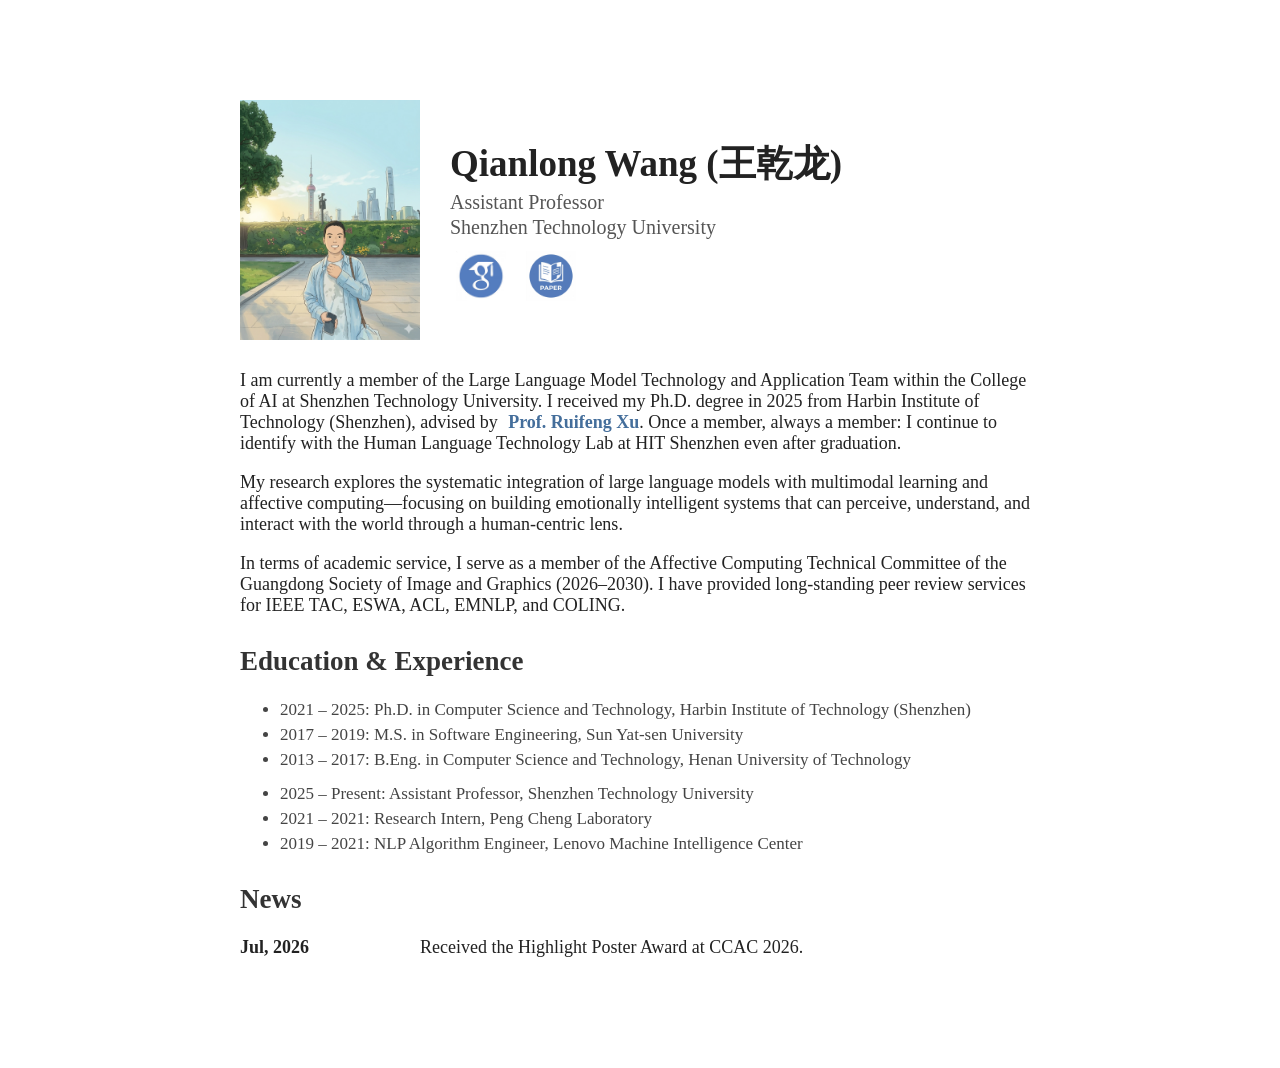
==== index.html @ 47dc1bbd "Update news item with new date and text" ====
<!DOCTYPE html>
<html lang="en">

<head>
    <meta charset="UTF-8">
    <title>Qianlong Wang</title>
    <link rel="stylesheet" href="style.css">
</head>

<body>

    <div class="container">

        <!-- Header -->
        <div class="header">
            <img src="images/photo.png" class="avatar">

            <div class="info">
                <h1>Qianlong Wang (王乾龙)</h1>
                <p class="title">Assistant Professor</p>
                <p class="title">Shenzhen Technology University</p>

                <div class="icons">
                    <a href="https://scholar.google.com/citations?user=Bc1nKmwAAAAJ&hl=en" target="_blank"><img
                            src="images/google_scholar.png" class="icon"></a>
                    <a href="papers.html"><img src="images/papers.png" class="icon"></a>
                </div>
            </div>
        </div>

        <!-- Bio -->
        <div class="section">
            <p>
                I am currently a member of the Large Language Model Technology and Application Team within the College
                of AI at Shenzhen Technology University.
                I received my Ph.D. degree in 2025 from Harbin Institute of Technology (Shenzhen), advised by <a
                    href="https://homepage.hit.edu.cn/xuruifeng" target="_blank"><strong>Prof. Ruifeng Xu</strong></a>.
                Once a member, always a member: I continue to identify with the Human Language Technology Lab at HIT
                Shenzhen even after graduation.
            </p>
            <p>
                My research explores the systematic integration of large language models with multimodal learning and
                affective computing—focusing on building emotionally intelligent systems that can perceive, understand,
                and interact with the world through a human-centric lens.
            </p>

            <p>
                In terms of academic service, I serve as a member of the Affective Computing Technical Committee of the
                Guangdong Society of Image and Graphics (2026–2030). I have provided long-standing peer review services
                for IEEE TAC, ESWA, ACL, EMNLP, and COLING.
            </p>
        </div>

        <!-- Education & Experience -->
        <div class="section">
            <h2>Education & Experience</h2>

            <ul>
                <li>2021 – 2025: Ph.D. in Computer Science and Technology, Harbin Institute of Technology (Shenzhen)
                </li>
                <li>2017 – 2019: M.S. in Software Engineering, Sun Yat-sen University</li>
                <li>2013 – 2017: B.Eng. in Computer Science and Technology, Henan University of Technology</li>
            </ul>

            <ul>
                <li>2025 – Present: Assistant Professor, Shenzhen Technology University</li>
                <li>2021 – 2021: Research Intern, Peng Cheng Laboratory</li>
                <li>2019 – 2021: NLP Algorithm Engineer, Lenovo Machine Intelligence Center</li>
            </ul>
        </div>

        <!-- News -->
        <div class="section">
            <h2>News</h2>

            <div class="news-item">
                <div class="news-date">Jul, 2026</div>
                <div class="news-text">Received the Highlight Poster Award at CCAC 2026.</div>
            </div>

        </div>

    </div>
</body>
</html>
---- style.css ----
body {
    font-family: Georgia, "Times New Roman", Times, serif;
    background-color: white;
    color: #222;
    margin: 0;
}

/* 页面居中 + 两边留白 */
.container {
    max-width: 800px;
    margin: 60px auto;
    padding: 0 20px;
    background: white;
    padding: 40px;
}

/* 头部 */
.header {
    display: flex;
    align-items: center;
}

.avatar {
    width: 180px;
    margin-right: 30px;
}

.info h1 {
    margin: 0;
    font-size: 37px;
}

.title {
    margin: 2px 0;
    color: #555;
    font-size: 20px;
}

/* 图标 */
.icon {
    width: 50px;
    height: 50px;
    margin-top: 10px;
    margin-right: 10px;
    vertical-align: middle;
}

/* 内容区 */
.section {
    margin-top: 30px;
    font-size: 18px;
}

h2 {
    margin-top: 30px;
    color: #333;
}

/* Education 字体变小 */
.section ul {
    font-size: 14px;
    color: #444;
}

.section ul li {
    margin-bottom: 5px;
    font-size: 17px;
}

/* 论文链接 PDF */
a {
    color: #446E9B;
    /* 更深、更学术 */
    text-decoration: none;
    font-size: 18px;
    margin-left: 6px;
}

a:hover {
    text-decoration: underline;
    color: #163d7a;
}

/* 注释 */
.note {
    color: #666;
    font-size: 16px;
    margin-bottom: 20px;
}

/* News 样式 */
.news-item {
    display: flex;
    margin-bottom: 10px;
}

.news-date {
    width: 180px;
    font-weight: bold;
}

.news-text {
    flex: 1;
}

.paper-list li {
    font-size: 17px;
    line-height: 1.35;
    /* 控制内部行距（关键） */
    margin-bottom: 14px;
    /* 控制论文之间间距 */
}

.paper-list li a {
    font-weight: 750;
    /* 比 bold 稍微柔和一点 */
}
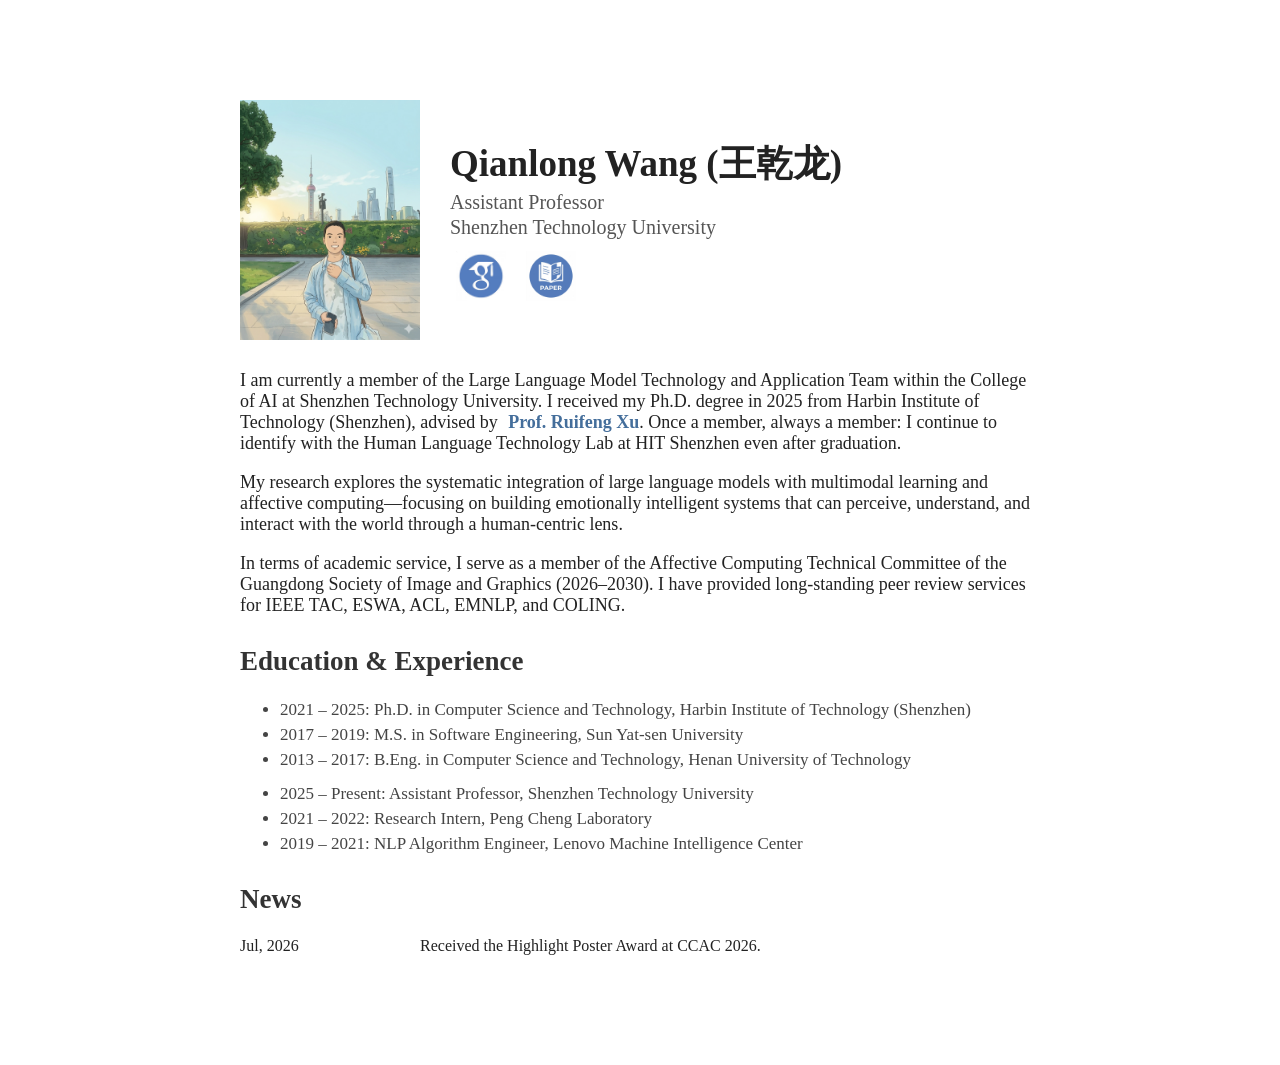
==== commit 4cc50885: "Update internship duration in index.html" ====
--- a/index.html
+++ b/index.html
@@ -64,7 +64,7 @@
 
             <ul>
                 <li>2025 – Present: Assistant Professor, Shenzhen Technology University</li>
-                <li>2021 – 2021: Research Intern, Peng Cheng Laboratory</li>
+                <li>2021 – 2022: Research Intern, Peng Cheng Laboratory</li>
                 <li>2019 – 2021: NLP Algorithm Engineer, Lenovo Machine Intelligence Center</li>
             </ul>
         </div>
--- a/style.css
+++ b/style.css
@@ -96,11 +96,12 @@
 
 .news-date {
     width: 180px;
-    font-weight: bold;
+    font-size: 16px;
 }
 
 .news-text {
     flex: 1;
+    font-size: 16px;
 }
 
 .paper-list li {
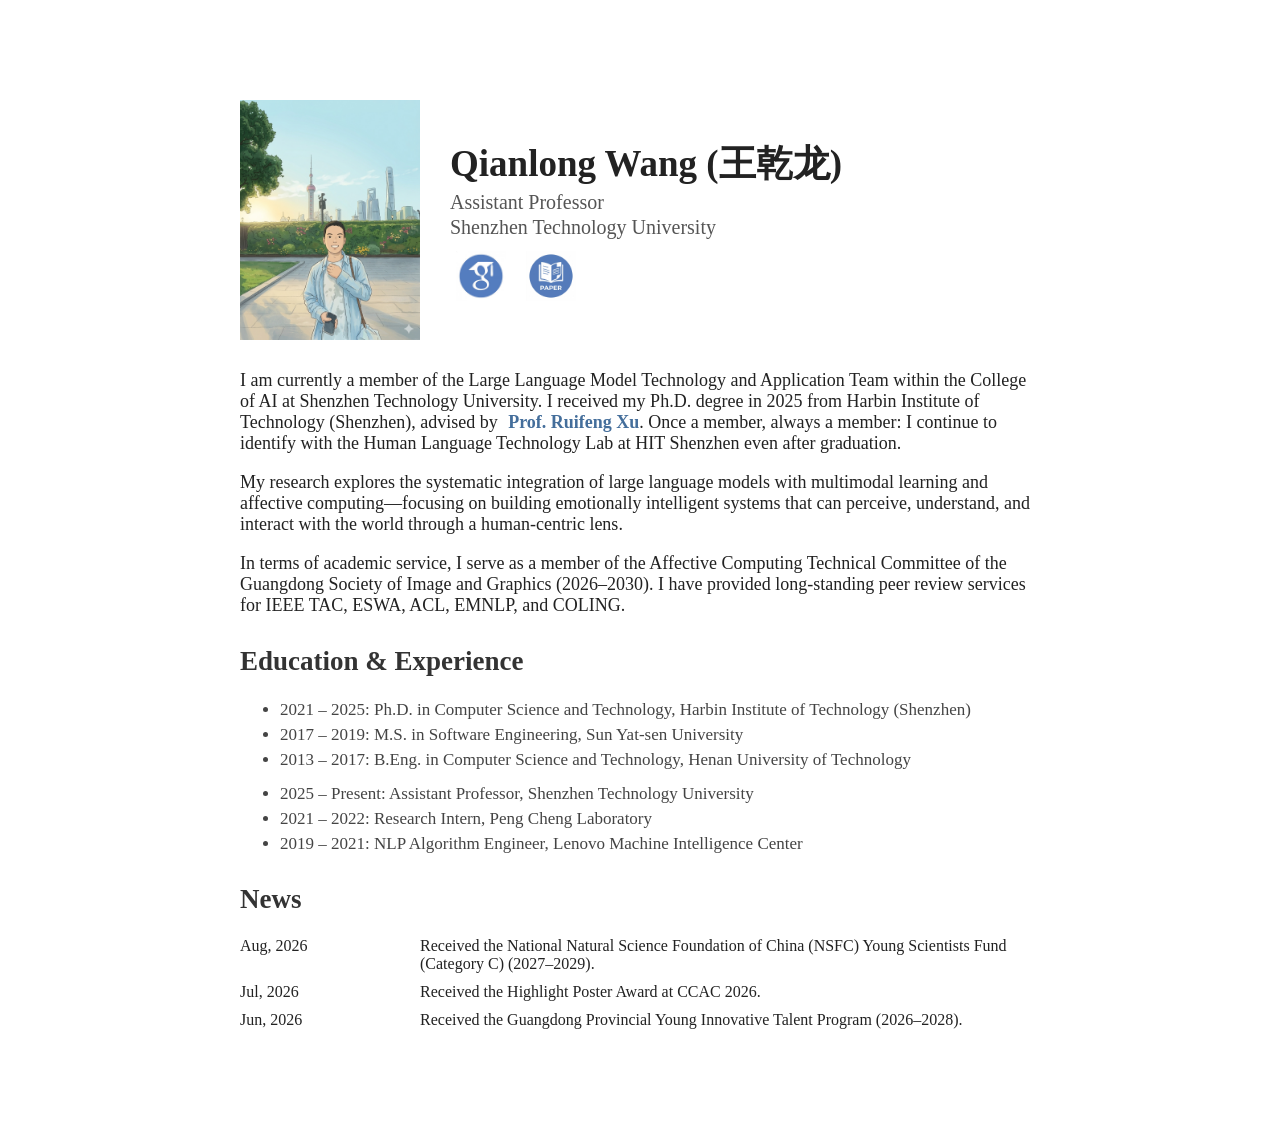
==== commit 4e2d1e36: "Add news items for 2026 updates Added news items for August and June 2026, including funding and awa" ====
--- a/index.html
+++ b/index.html
@@ -72,12 +72,20 @@
         <!-- News -->
         <div class="section">
             <h2>News</h2>
-
+            <div class="news-item">
+                <div class="news-date">Aug, 2026</div>
+                <div class="news-text">Received the National Natural Science Foundation of China (NSFC) Young Scientists Fund (Category C) (2027–2029).</div>
+            </div>    
+            
             <div class="news-item">
                 <div class="news-date">Jul, 2026</div>
                 <div class="news-text">Received the Highlight Poster Award at CCAC 2026.</div>
             </div>
-
+            <div class="news-item">
+                <div class="news-date">Jun, 2026</div>
+                <div class="news-text">Received the Guangdong Provincial Young Innovative Talent Program (2026–2028).</div>
+            </div>
+            
         </div>
 
     </div>
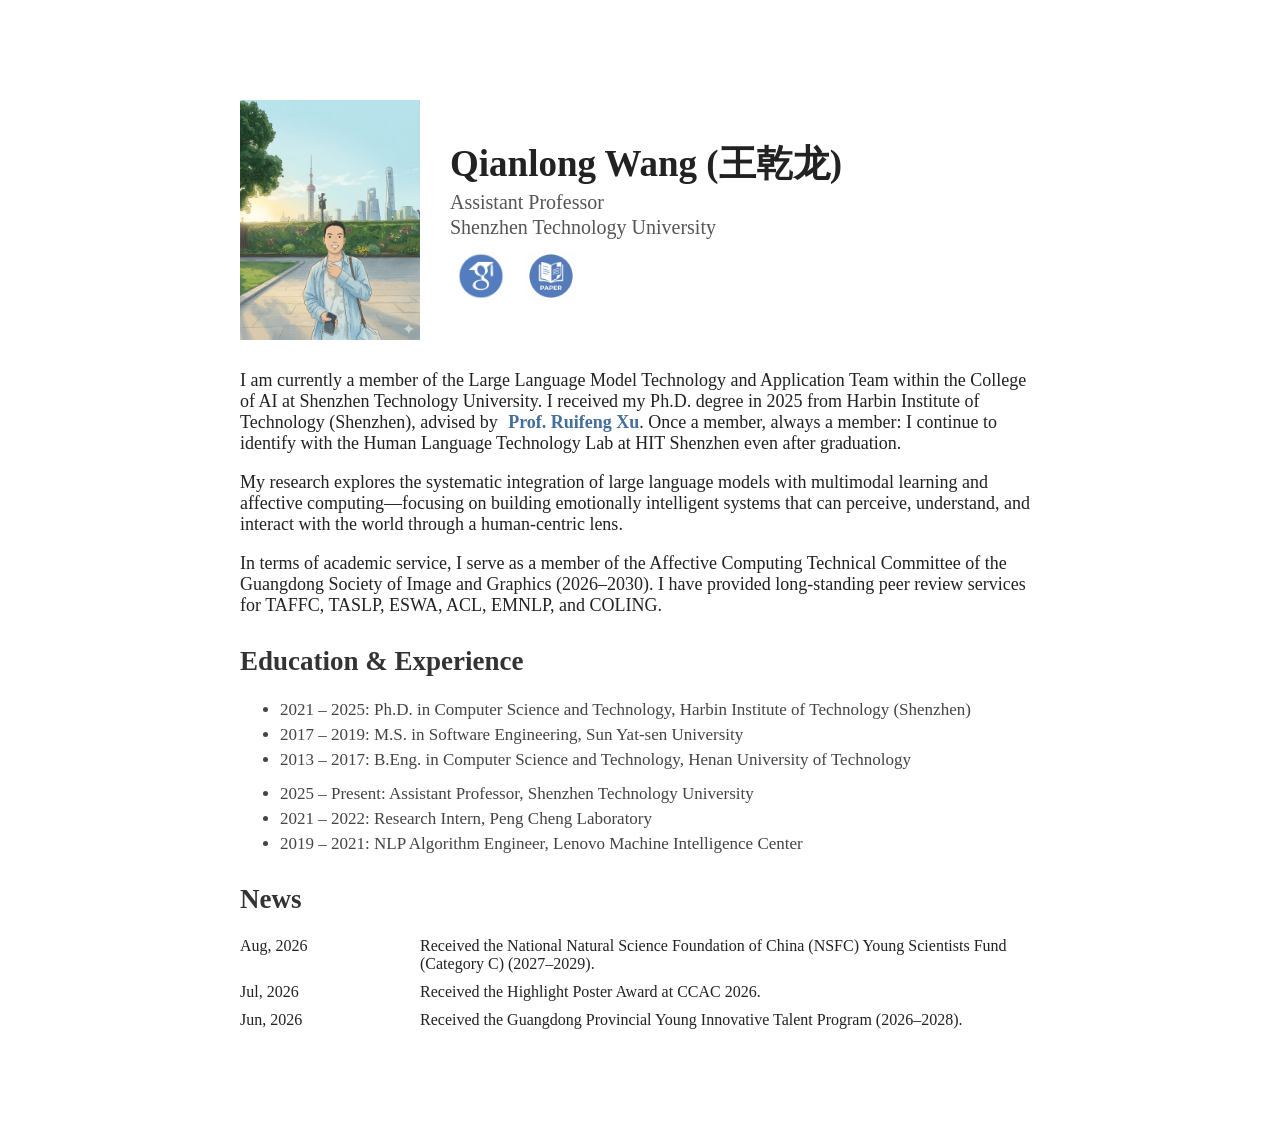
==== commit ac425735: "Update peer review service affiliations in index.html" ====
--- a/index.html
+++ b/index.html
@@ -47,7 +47,7 @@
             <p>
                 In terms of academic service, I serve as a member of the Affective Computing Technical Committee of the
                 Guangdong Society of Image and Graphics (2026–2030). I have provided long-standing peer review services
-                for IEEE TAC, ESWA, ACL, EMNLP, and COLING.
+                for TAFFC, TASLP, ESWA, ACL, EMNLP, and COLING.
             </p>
         </div>
 
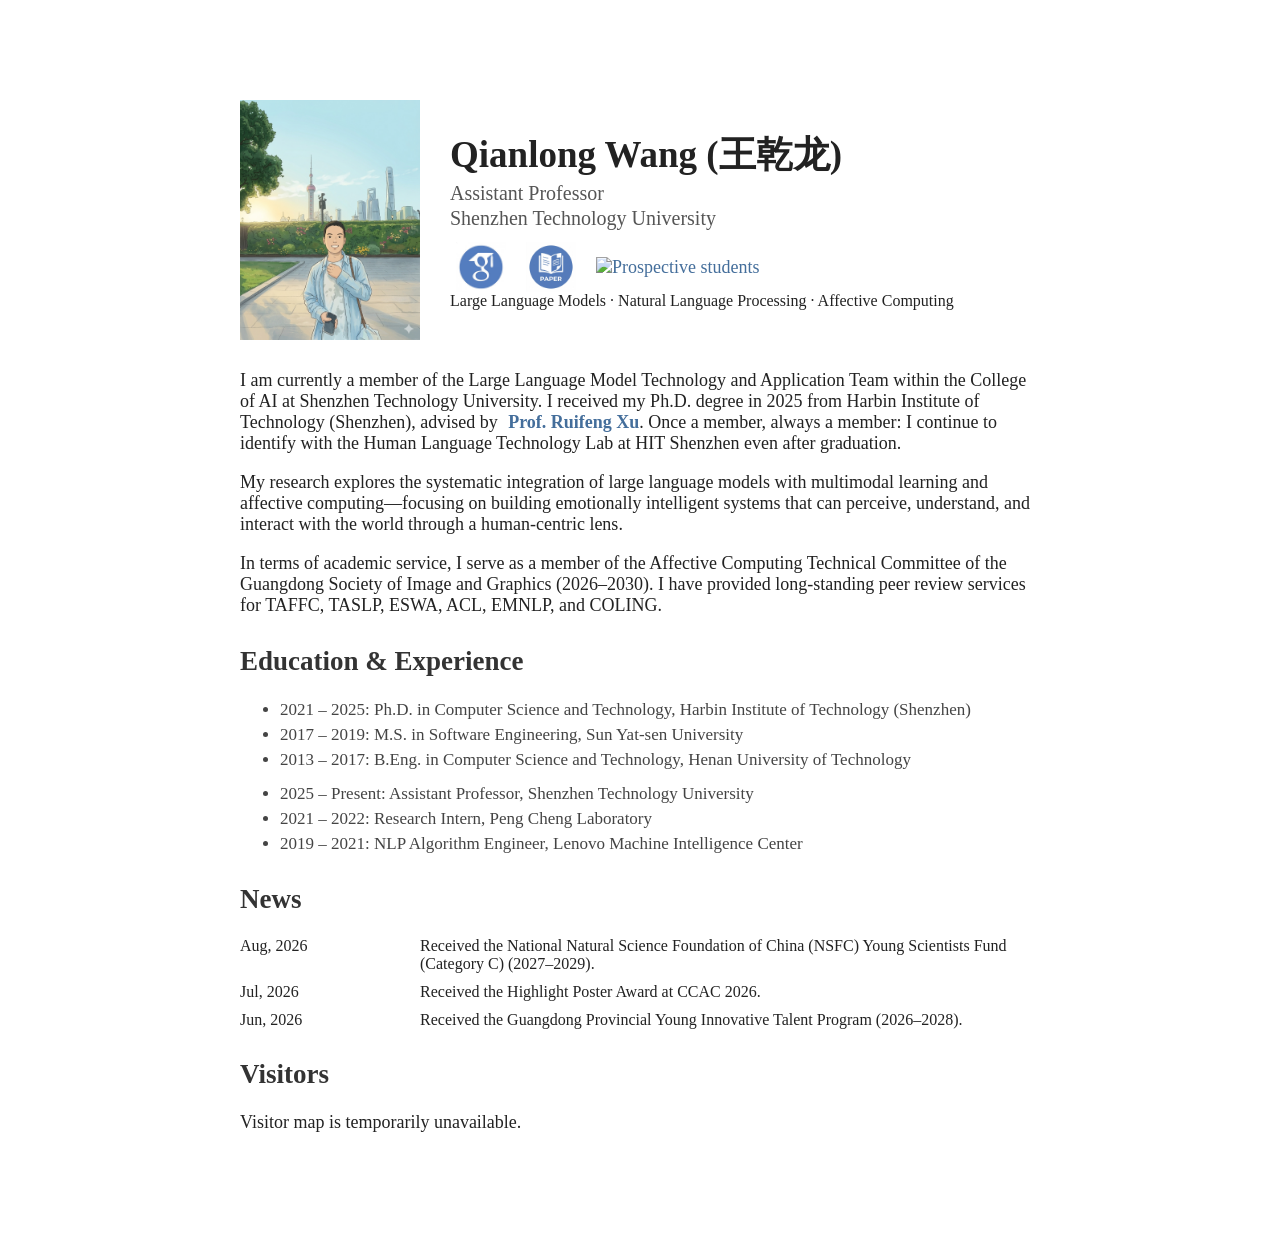
==== commit a08f1287: "Add Leaflet library and visitor map functionality" ====
--- a/index.html
+++ b/index.html
@@ -5,6 +5,8 @@
     <meta charset="UTF-8">
     <title>Qianlong Wang</title>
     <link rel="stylesheet" href="style.css">
+    <link rel="stylesheet" href="https://unpkg.com/leaflet@1.9.4/dist/leaflet.css">
+    <script defer src="https://unpkg.com/leaflet@1.9.4/dist/leaflet.js"></script>
 </head>
 
 <body>
@@ -24,6 +26,10 @@
                     <a href="https://scholar.google.com/citations?user=Bc1nKmwAAAAJ&hl=en" target="_blank"><img
                             src="images/google_scholar.png" class="icon"></a>
                     <a href="papers.html"><img src="images/papers.png" class="icon"></a>
+                    <a href="student.html" aria-label="Prospective students"><img src="images/student.png" class="icon"
+                            alt="Prospective students"></a>
+                </div>
+                <div class="research-areas">Large Language Models · Natural Language Processing · Affective Computing
                 </div>
             </div>
         </div>
@@ -72,22 +78,51 @@
         <!-- News -->
         <div class="section">
             <h2>News</h2>
-            <div class="news-item">
-                <div class="news-date">Aug, 2026</div>
-                <div class="news-text">Received the National Natural Science Foundation of China (NSFC) Young Scientists Fund (Category C) (2027–2029).</div>
-            </div>    
-            
-            <div class="news-item">
-                <div class="news-date">Jul, 2026</div>
-                <div class="news-text">Received the Highlight Poster Award at CCAC 2026.</div>
+            <div class="news-list" tabindex="0" aria-label="Recent news">
+                <div class="news-item">
+                    <div class="news-date">Aug, 2026</div>
+                    <div class="news-text">Received the National Natural Science Foundation of China (NSFC) Young
+                        Scientists Fund (Category C) (2027–2029).</div>
+                </div>
+
+                <div class="news-item">
+                    <div class="news-date">Jul, 2026</div>
+                    <div class="news-text">Received the Highlight Poster Award at CCAC 2026.</div>
+                </div>
+                <div class="news-item">
+                    <div class="news-date">Jun, 2026</div>
+                    <div class="news-text">Received the Guangdong Provincial Young Innovative Talent Program
+                        (2026–2028).</div>
+                </div>
             </div>
-            <div class="news-item">
-                <div class="news-date">Jun, 2026</div>
-                <div class="news-text">Received the Guangdong Provincial Young Innovative Talent Program (2026–2028).</div>
-            </div>
-            
+
+        </div>
+
+        <!-- Visitor map -->
+        <div class="section visitor-section">
+            <h2>Visitors</h2>
+            <div id="visitor-map" aria-label="Map showing your approximate visit location"></div>
+            <p id="visitor-status" class="visitor-status">Showing your approximate location.</p>
         </div>
 
     </div>
+    <script>
+        (async function () {
+            const status = document.getElementById('visitor-status');
+            if (!window.L) { status.textContent = 'Visitor map is temporarily unavailable.'; return; }
+            try {
+                const response = await fetch('https://ipapi.co/json/');
+                if (!response.ok) throw new Error('Location lookup failed');
+                const visitor = await response.json();
+                const lat = Number(visitor.latitude), lon = Number(visitor.longitude);
+                if (!Number.isFinite(lat) || !Number.isFinite(lon)) throw new Error('No location');
+                const map = L.map('visitor-map', { scrollWheelZoom: false, zoomControl: false, attributionControl: false }).setView([lat, lon], 4);
+                L.tileLayer('https://{s}.tile.openstreetmap.org/{z}/{x}/{y}.png', { maxZoom: 18 }).addTo(map);
+                L.circleMarker([lat, lon], { radius: 7, color: '#446e9b', fillColor: '#5b8fc4', fillOpacity: 0.9 }).addTo(map);
+                status.textContent = 'Approximate location: ' + [visitor.city, visitor.region, visitor.country_name].filter(Boolean).join(', ');
+            } catch (_) { status.textContent = 'Visitor location is unavailable.'; }
+        })();
+    </script>
 </body>
+
 </html>
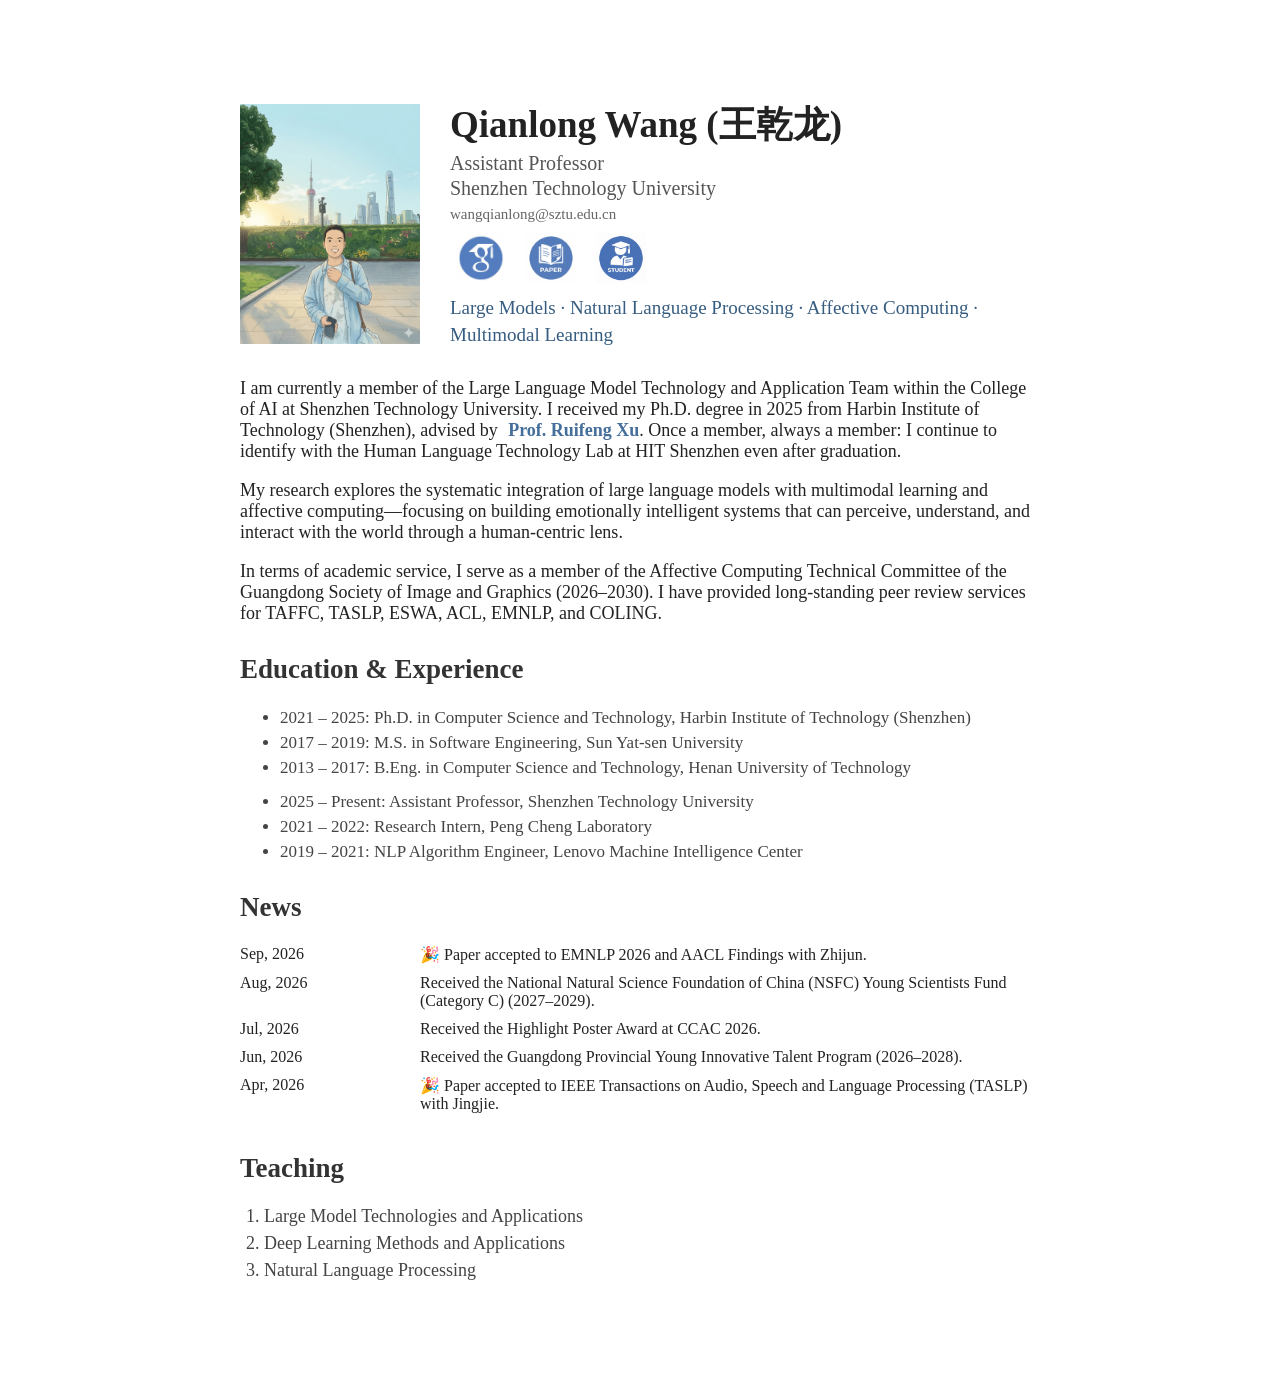
==== commit e710f8c6: "Add files via upload" ====
--- a/index.html
+++ b/index.html
@@ -5,8 +5,6 @@
     <meta charset="UTF-8">
     <title>Qianlong Wang</title>
     <link rel="stylesheet" href="style.css">
-    <link rel="stylesheet" href="https://unpkg.com/leaflet@1.9.4/dist/leaflet.css">
-    <script defer src="https://unpkg.com/leaflet@1.9.4/dist/leaflet.js"></script>
 </head>
 
 <body>
@@ -21,15 +19,16 @@
                 <h1>Qianlong Wang (王乾龙)</h1>
                 <p class="title">Assistant Professor</p>
                 <p class="title">Shenzhen Technology University</p>
+                <a class="email" href="mailto:wangqianlong@sztu.edu.cn">wangqianlong@sztu.edu.cn</a>
 
                 <div class="icons">
                     <a href="https://scholar.google.com/citations?user=Bc1nKmwAAAAJ&hl=en" target="_blank"><img
                             src="images/google_scholar.png" class="icon"></a>
                     <a href="papers.html"><img src="images/papers.png" class="icon"></a>
-                    <a href="student.html" aria-label="Prospective students"><img src="images/student.png" class="icon"
-                            alt="Prospective students"></a>
+                    <a href="student.html" aria-label="Student recruitment"><img src="images/student.png" class="icon"
+                            alt="Student recruitment"></a>
                 </div>
-                <div class="research-areas">Large Language Models · Natural Language Processing · Affective Computing
+                <div class="research-areas">Large Models · Natural Language Processing · Affective Computing · Multimodal Learning
                 </div>
             </div>
         </div>
@@ -80,49 +79,41 @@
             <h2>News</h2>
             <div class="news-list" tabindex="0" aria-label="Recent news">
                 <div class="news-item">
+                    <div class="news-date">Sep, 2026</div>
+                    <div class="news-text">🎉 Paper accepted to EMNLP 2026 and AACL Findings with Zhijun.</div>
+                </div>
+                <div class="news-item">
                     <div class="news-date">Aug, 2026</div>
                     <div class="news-text">Received the National Natural Science Foundation of China (NSFC) Young
                         Scientists Fund (Category C) (2027–2029).</div>
                 </div>
-
                 <div class="news-item">
                     <div class="news-date">Jul, 2026</div>
                     <div class="news-text">Received the Highlight Poster Award at CCAC 2026.</div>
                 </div>
                 <div class="news-item">
                     <div class="news-date">Jun, 2026</div>
-                    <div class="news-text">Received the Guangdong Provincial Young Innovative Talent Program
-                        (2026–2028).</div>
+                    <div class="news-text">Received the Guangdong Provincial Young Innovative Talent Program (2026–2028).</div>
+                </div>
+                <div class="news-item">
+                    <div class="news-date">Apr, 2026</div>
+                    <div class="news-text">🎉 Paper accepted to IEEE Transactions on Audio, Speech and Language Processing (TASLP) with Jingjie.</div>
                 </div>
             </div>
 
         </div>
 
-        <!-- Visitor map -->
-        <div class="section visitor-section">
-            <h2>Visitors</h2>
-            <div id="visitor-map" aria-label="Map showing your approximate visit location"></div>
-            <p id="visitor-status" class="visitor-status">Showing your approximate location.</p>
+        <!-- Teaching -->
+        <div class="section">
+            <h2>Teaching</h2>
+            <ol class="teaching-list">
+                <li>Large Model Technologies and Applications</li>
+                <li>Deep Learning Methods and Applications</li>
+                <li>Natural Language Processing</li>
+            </ol>
         </div>
-
+        
     </div>
-    <script>
-        (async function () {
-            const status = document.getElementById('visitor-status');
-            if (!window.L) { status.textContent = 'Visitor map is temporarily unavailable.'; return; }
-            try {
-                const response = await fetch('https://ipapi.co/json/');
-                if (!response.ok) throw new Error('Location lookup failed');
-                const visitor = await response.json();
-                const lat = Number(visitor.latitude), lon = Number(visitor.longitude);
-                if (!Number.isFinite(lat) || !Number.isFinite(lon)) throw new Error('No location');
-                const map = L.map('visitor-map', { scrollWheelZoom: false, zoomControl: false, attributionControl: false }).setView([lat, lon], 4);
-                L.tileLayer('https://{s}.tile.openstreetmap.org/{z}/{x}/{y}.png', { maxZoom: 18 }).addTo(map);
-                L.circleMarker([lat, lon], { radius: 7, color: '#446e9b', fillColor: '#5b8fc4', fillOpacity: 0.9 }).addTo(map);
-                status.textContent = 'Approximate location: ' + [visitor.city, visitor.region, visitor.country_name].filter(Boolean).join(', ');
-            } catch (_) { status.textContent = 'Visitor location is unavailable.'; }
-        })();
-    </script>
 </body>
 
 </html>
--- a/style.css
+++ b/style.css
@@ -36,6 +36,21 @@
     font-size: 20px;
 }
 
+.email {
+    display: inline-block;
+    margin: 4px 0 0;
+    color: #666;
+    font-size: 15px;
+}
+
+.research-areas {
+    max-width: 570px;
+    margin-top: 12px;
+    color: #365c80;
+    font-size: 19px;
+    line-height: 1.4;
+}
+
 /* 图标 */
 .icon {
     width: 50px;
@@ -94,6 +109,77 @@
     margin-bottom: 10px;
 }
 
+.news-list {
+    max-height: 400px;
+    overflow-y: auto;
+    scrollbar-width: none;
+    -ms-overflow-style: none;
+    padding-right: 8px;
+}
+
+.news-list::-webkit-scrollbar {
+    display: none;
+}
+
+.news-list:focus-visible {
+    outline: 2px solid #9ab4ce;
+}
+
+.teaching-list { padding-left: 24px; color: #444; }
+.teaching-list li { margin-bottom: 6px; }
+
+.student-section p {
+    line-height: 1.55;
+}
+
+.student-section h1 {
+    font-size: 28px;
+    color: #333;
+}
+
+.graduates-list {
+    max-height: 230px;
+    overflow-y: auto;
+    scrollbar-width: none;
+}
+
+.graduates-list::-webkit-scrollbar {
+    display: none;
+}
+
+@media (max-width: 640px) {
+    .container {
+        margin: 20px auto;
+        padding: 24px;
+    }
+
+    .header {
+        align-items: flex-start;
+    }
+
+    .avatar {
+        width: 120px;
+        margin-right: 18px;
+    }
+
+    .info h1 {
+        font-size: 28px;
+    }
+
+    .title {
+        font-size: 16px;
+    }
+
+    .research-areas {
+        font-size: 17px;
+    }
+
+    .news-date {
+        width: 110px;
+        flex: 0 0 110px;
+    }
+}
+
 .news-date {
     width: 180px;
     font-size: 16px;
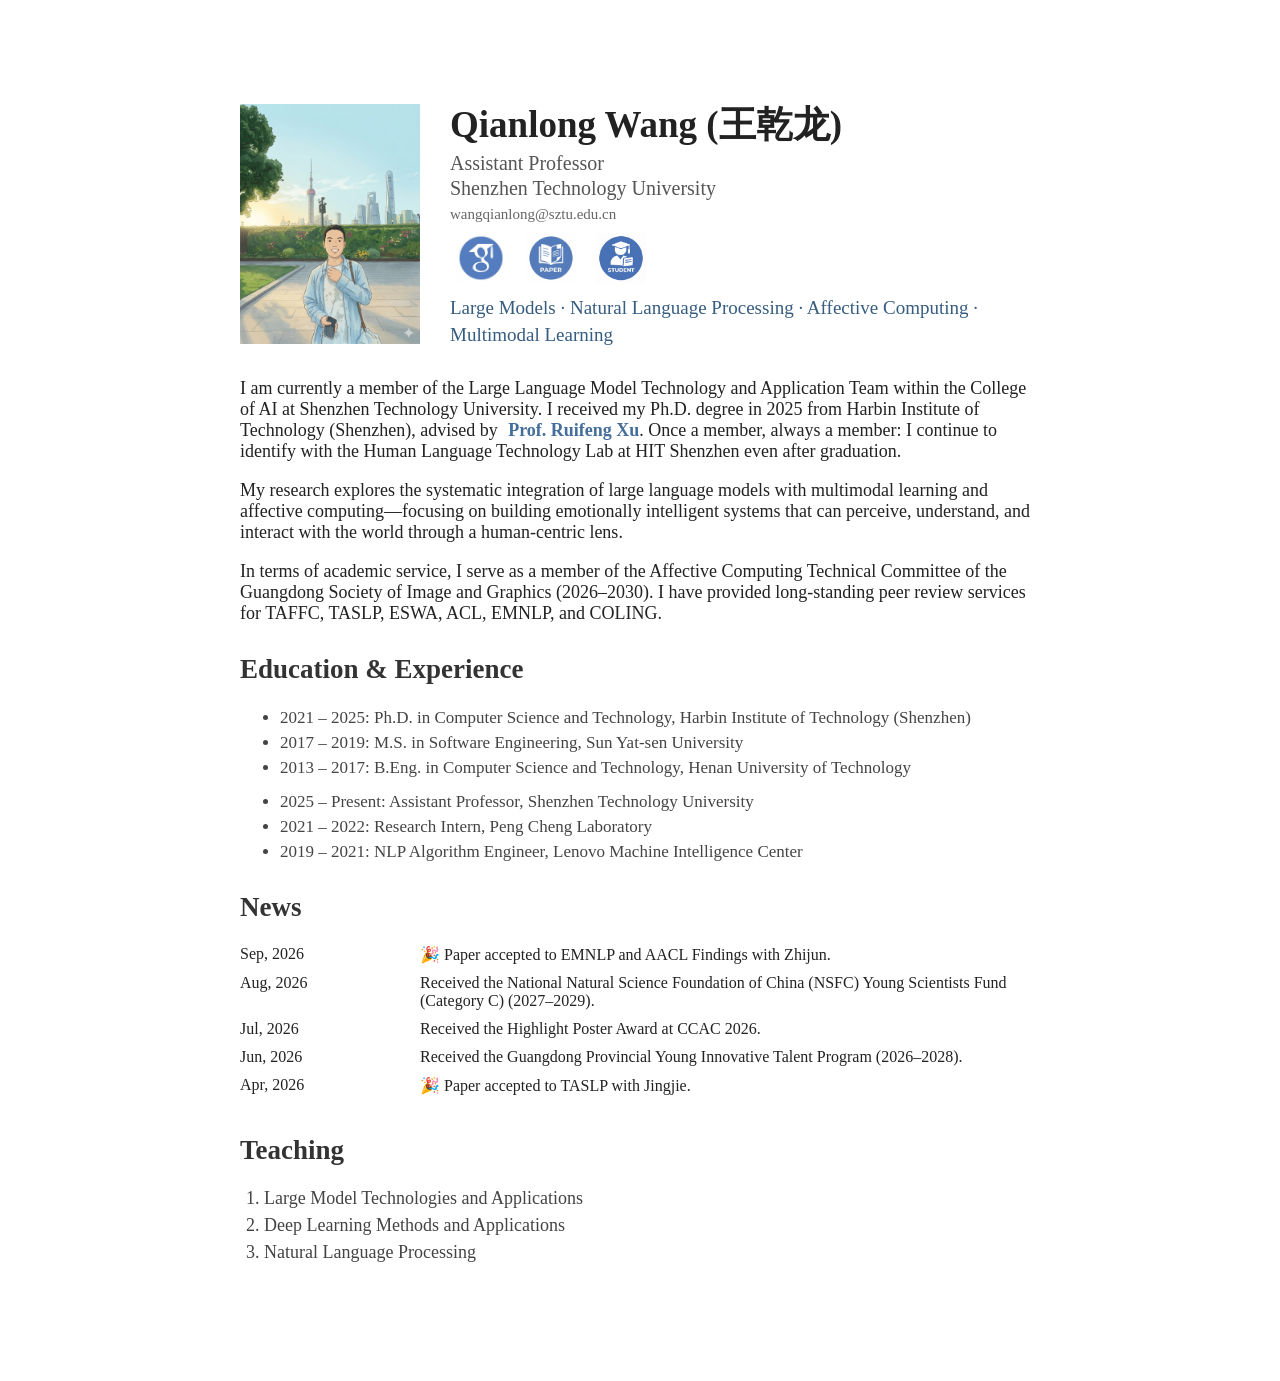
==== commit dd6c6dad: "Update news items for clarity and conciseness" ====
--- a/index.html
+++ b/index.html
@@ -80,7 +80,7 @@
             <div class="news-list" tabindex="0" aria-label="Recent news">
                 <div class="news-item">
                     <div class="news-date">Sep, 2026</div>
-                    <div class="news-text">🎉 Paper accepted to EMNLP 2026 and AACL Findings with Zhijun.</div>
+                    <div class="news-text">🎉 Paper accepted to EMNLP and AACL Findings with Zhijun.</div>
                 </div>
                 <div class="news-item">
                     <div class="news-date">Aug, 2026</div>
@@ -97,7 +97,7 @@
                 </div>
                 <div class="news-item">
                     <div class="news-date">Apr, 2026</div>
-                    <div class="news-text">🎉 Paper accepted to IEEE Transactions on Audio, Speech and Language Processing (TASLP) with Jingjie.</div>
+                    <div class="news-text">🎉 Paper accepted to TASLP with Jingjie.</div>
                 </div>
             </div>
 
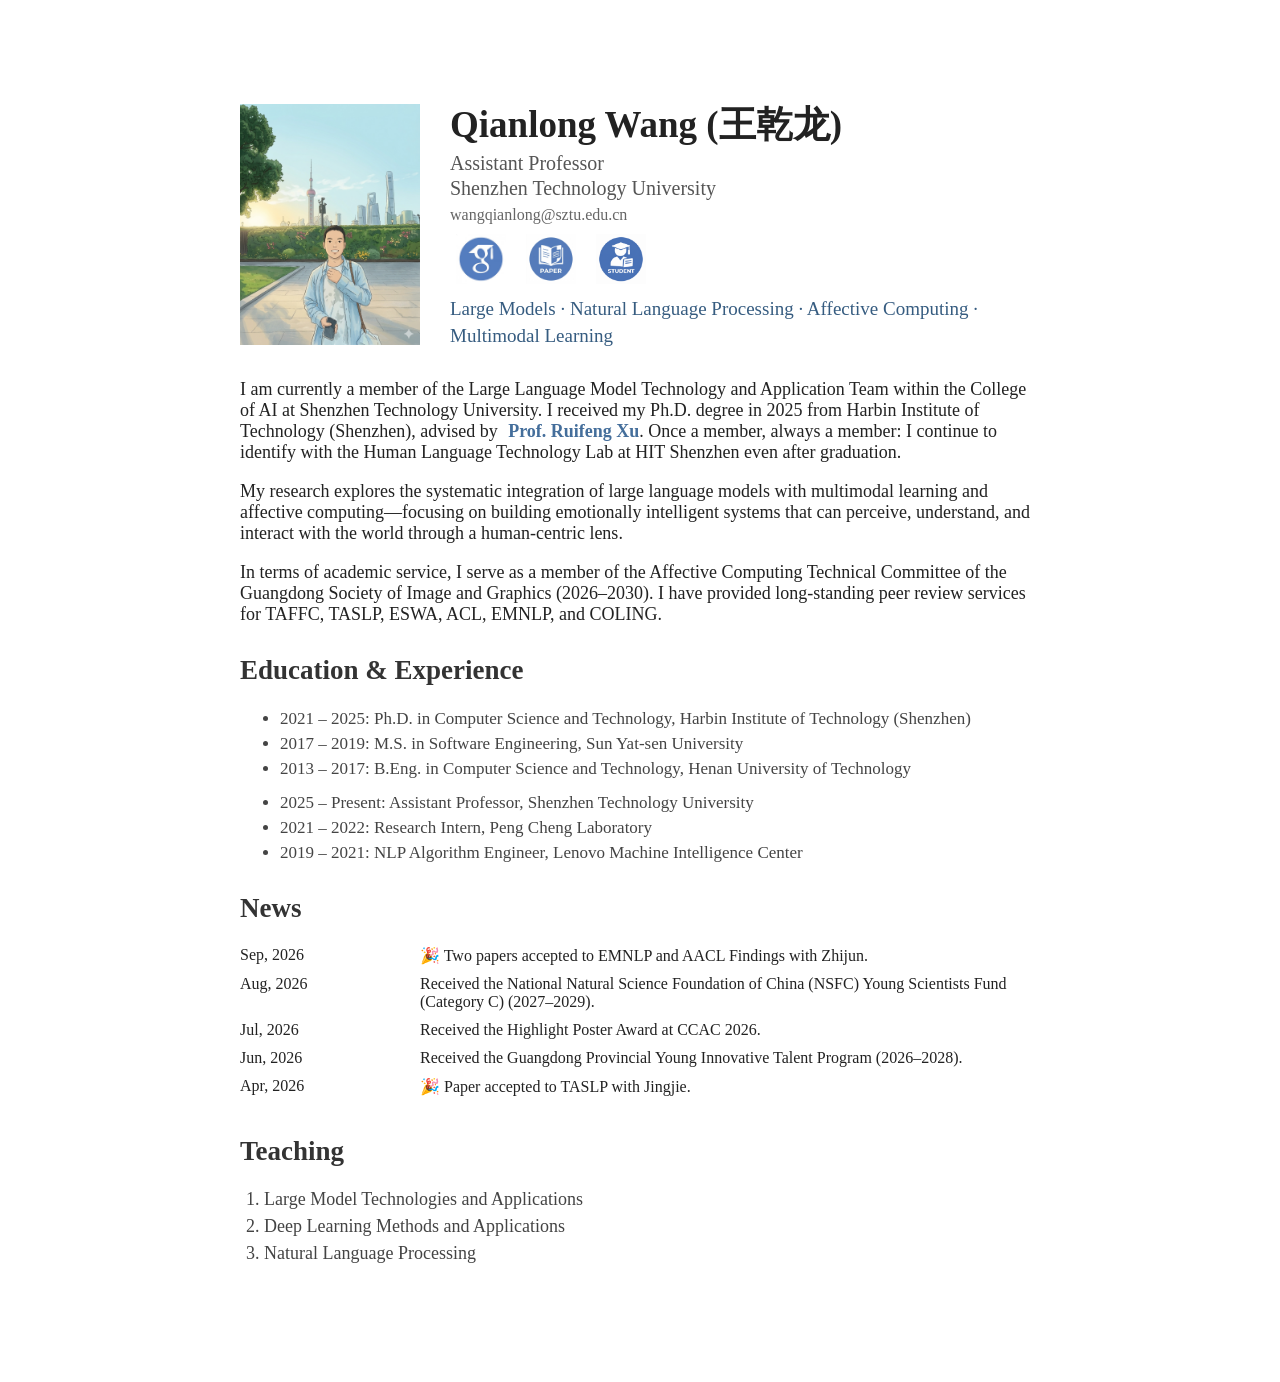
==== commit 0f358b8b: "Update news item to reflect two paper acceptances" ====
--- a/index.html
+++ b/index.html
@@ -80,7 +80,7 @@
             <div class="news-list" tabindex="0" aria-label="Recent news">
                 <div class="news-item">
                     <div class="news-date">Sep, 2026</div>
-                    <div class="news-text">🎉 Paper accepted to EMNLP and AACL Findings with Zhijun.</div>
+                    <div class="news-text">🎉 Two papers accepted to EMNLP and AACL Findings with Zhijun.</div>
                 </div>
                 <div class="news-item">
                     <div class="news-date">Aug, 2026</div>
--- a/style.css
+++ b/style.css
@@ -40,7 +40,7 @@
     display: inline-block;
     margin: 4px 0 0;
     color: #666;
-    font-size: 15px;
+    font-size: 16px;
 }
 
 .research-areas {
